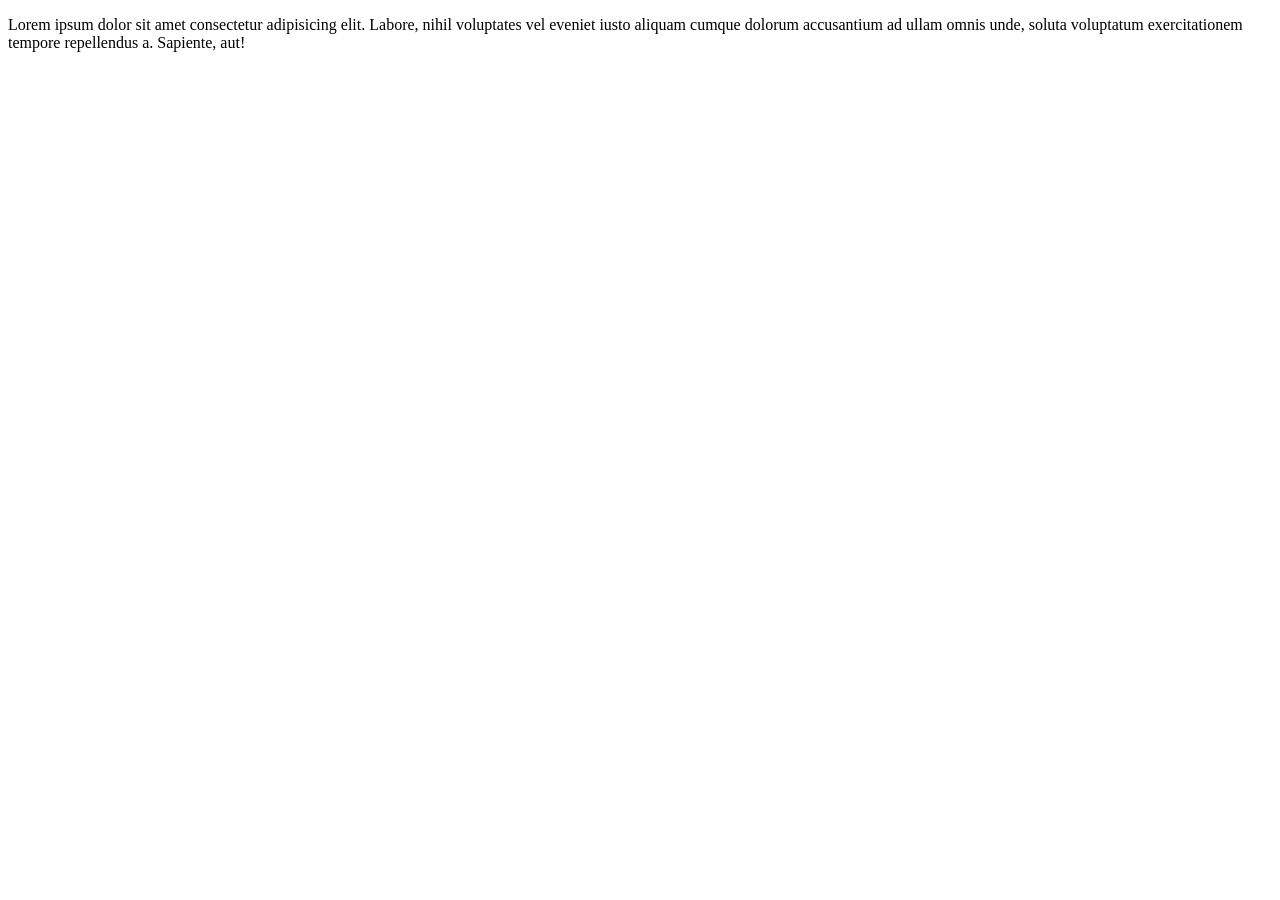
==== index.html @ b8f837b8 "update" ====
<!DOCTYPE html>
<html lang="en">
<head>
    <meta charset="UTF-8">
    <meta name="viewport" content="width=device-width, initial-scale=1.0">
    <title>Document</title>
</head>
<body>
    <p>Lorem ipsum dolor sit amet consectetur adipisicing elit. Labore, nihil voluptates vel eveniet iusto aliquam cumque dolorum accusantium ad ullam omnis unde, soluta voluptatum exercitationem tempore repellendus a. Sapiente, aut!</p>
</body>
</html>
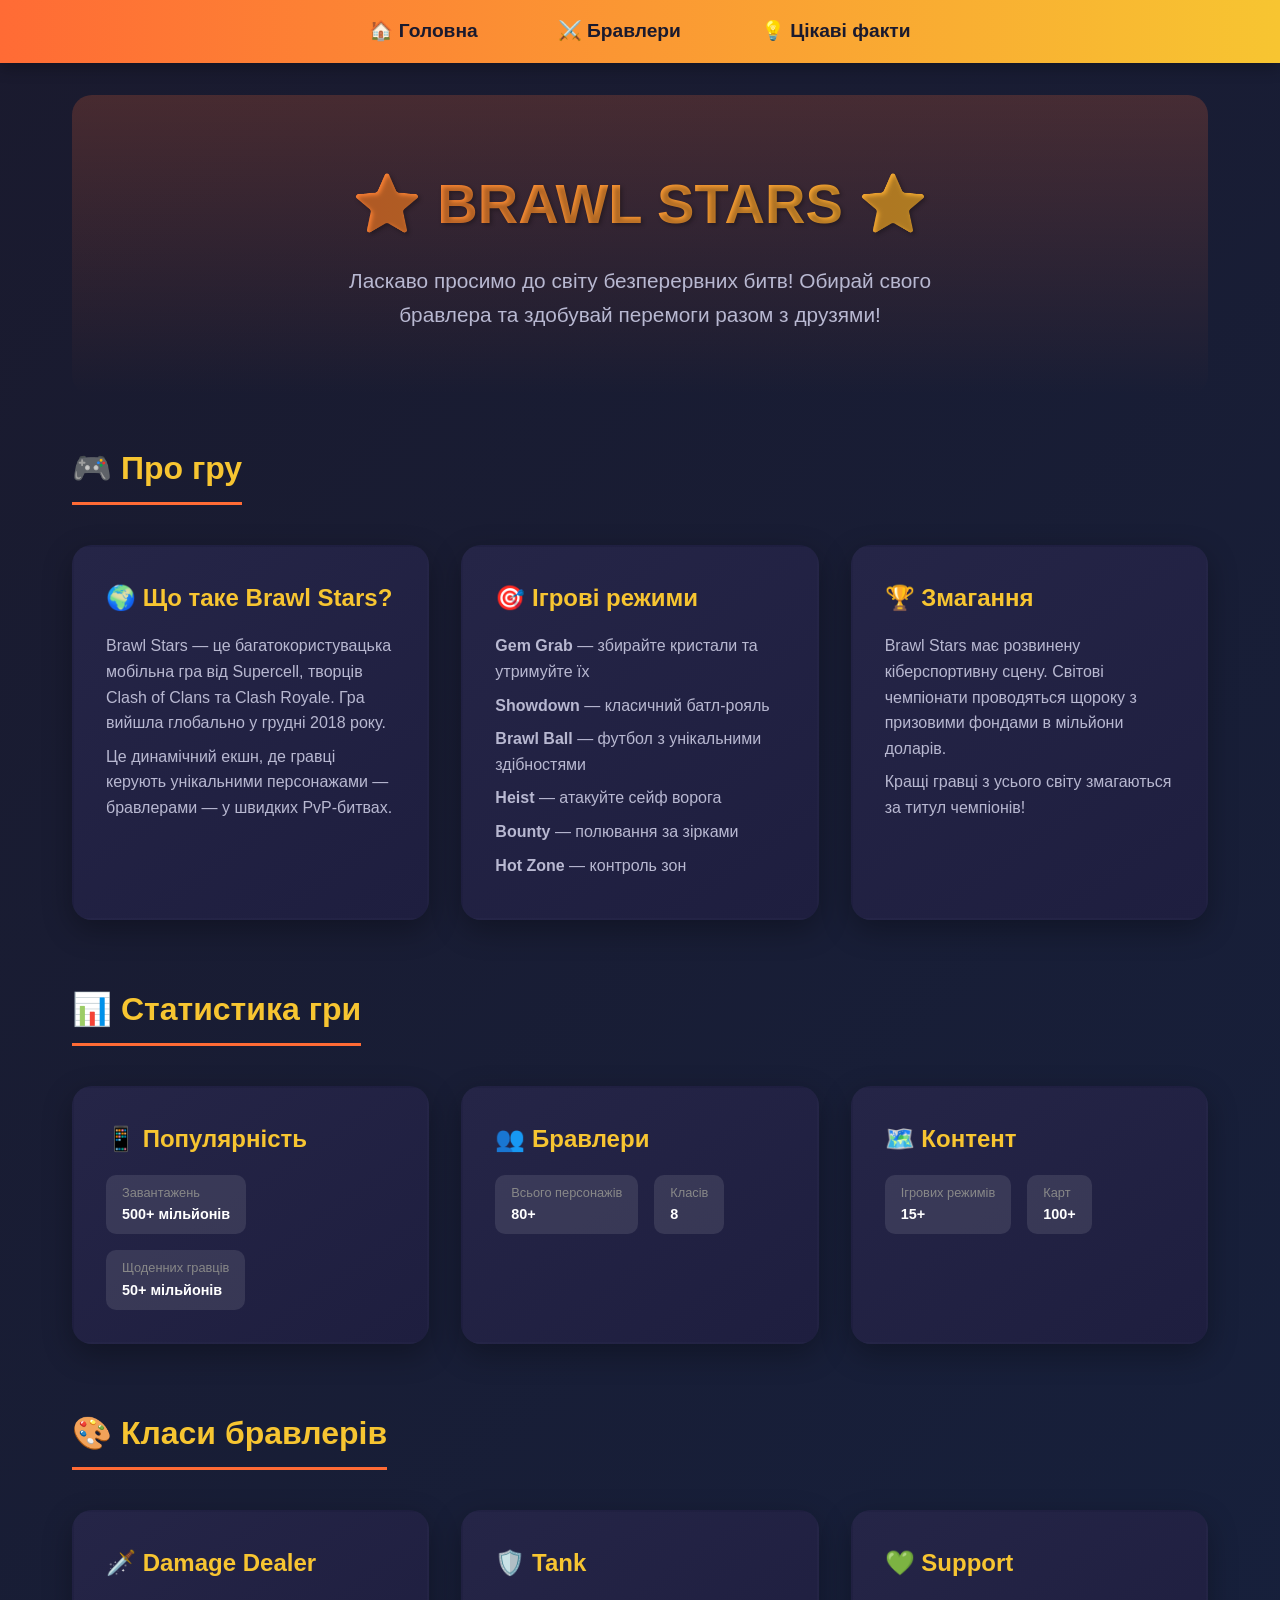
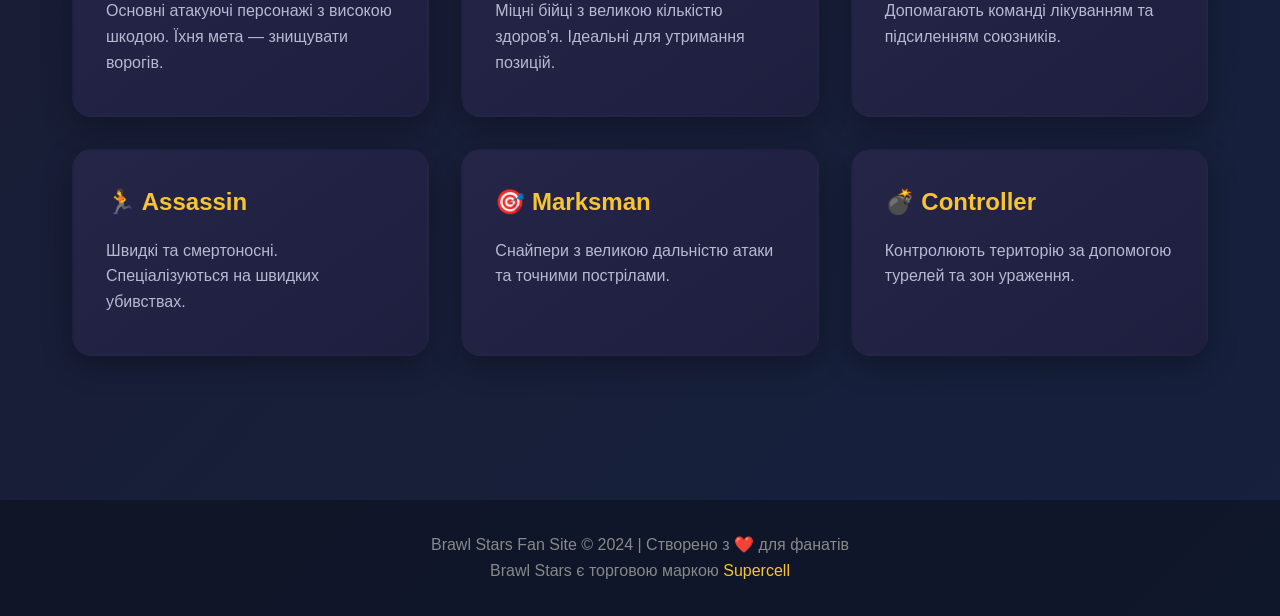
==== commit 7645049a: "Final-round" ====
--- a/index.html
+++ b/index.html
@@ -1,11 +1,125 @@
 <!DOCTYPE html>
-<html lang="en">
+<html lang="uk">
 <head>
     <meta charset="UTF-8">
     <meta name="viewport" content="width=device-width, initial-scale=1.0">
-    <title>Document</title>
+    <title>Brawl Stars — Головна</title>
+    <link rel="stylesheet" href="style.css">
 </head>
 <body>
-    <p>Lorem ipsum dolor sit amet consectetur adipisicing elit. Labore, nihil voluptates vel eveniet iusto aliquam cumque dolorum accusantium ad ullam omnis unde, soluta voluptatum exercitationem tempore repellendus a. Sapiente, aut!</p>
+    <nav>
+        <ul>
+            <li><a href="index.html">🏠 Головна</a></li>
+            <li><a href="brawlers.html">⚔️ Бравлери</a></li>
+            <li><a href="facts.html">💡 Цікаві факти</a></li>
+        </ul>
+    </nav>
+    <div class="container">
+        <section class="hero">
+            <h1>⭐ BRAWL STARS ⭐</h1>
+            <p>Ласкаво просимо до світу безперервних битв! Обирай свого бравлера та здобувай перемоги разом з друзями!</p>
+        </section>
+        <section>
+            <h2>🎮 Про гру</h2>
+            <div class="cards-grid">
+                <div class="card">
+                    <h3>🌍 Що таке Brawl Stars?</h3>
+                    <p>Brawl Stars — це багатокористувацька мобільна гра від Supercell, творців Clash of Clans та Clash Royale. Гра вийшла глобально у грудні 2018 року.</p>
+                    <p>Це динамічний екшн, де гравці керують унікальними персонажами — бравлерами — у швидких PvP-битвах.</p>
+                </div>
+                <div class="card">
+                    <h3>🎯 Ігрові режими</h3>
+                    <p><strong>Gem Grab</strong> — збирайте кристали та утримуйте їх</p>
+                    <p><strong>Showdown</strong> — класичний батл-рояль</p>
+                    <p><strong>Brawl Ball</strong> — футбол з унікальними здібностями</p>
+                    <p><strong>Heist</strong> — атакуйте сейф ворога</p>
+                    <p><strong>Bounty</strong> — полювання за зірками</p>
+                    <p><strong>Hot Zone</strong> — контроль зон</p>
+                </div>
+                <div class="card">
+                    <h3>🏆 Змагання</h3>
+                    <p>Brawl Stars має розвинену кіберспортивну сцену. Світові чемпіонати проводяться щороку з призовими фондами в мільйони доларів.</p>
+                    <p>Кращі гравці з усього світу змагаються за титул чемпіонів!</p>
+                </div>
+            </div>
+        </section>
+        <section>
+            <h2>📊 Статистика гри</h2>
+            <div class="cards-grid">
+                <div class="card">
+                    <h3>📱 Популярність</h3>
+                    <div class="stats">
+                        <div class="stat">
+                            <div class="stat-label">Завантажень</div>
+                            <strong>500+ мільйонів</strong>
+                        </div>
+                        <div class="stat">
+                            <div class="stat-label">Щоденних гравців</div>
+                            <strong>50+ мільйонів</strong>
+                        </div>
+                    </div>
+                </div>
+                <div class="card">
+                    <h3>👥 Бравлери</h3>
+                    <div class="stats">
+                        <div class="stat">
+                            <div class="stat-label">Всього персонажів</div>
+                            <strong>80+</strong>
+                        </div>
+                        <div class="stat">
+                            <div class="stat-label">Класів</div>
+                            <strong>8</strong>
+                        </div>
+                    </div>
+                </div>
+                <div class="card">
+                    <h3>🗺️ Контент</h3>
+                    <div class="stats">
+                        <div class="stat">
+                            <div class="stat-label">Ігрових режимів</div>
+                            <strong>15+</strong>
+                        </div>
+                        <div class="stat">
+                            <div class="stat-label">Карт</div>
+                            <strong>100+</strong>
+                        </div>
+                    </div>
+                </div>
+            </div>
+        </section>
+        <section>
+            <h2>🎨 Класи бравлерів</h2>
+            <div class="cards-grid">
+                <div class="card">
+                    <h3>🗡️ Damage Dealer</h3>
+                    <p>Основні атакуючі персонажі з високою шкодою. Їхня мета — знищувати ворогів.</p>
+                </div>
+                <div class="card">
+                    <h3>🛡️ Tank</h3>
+                    <p>Міцні бійці з великою кількістю здоров'я. Ідеальні для утримання позицій.</p>
+                </div>
+                <div class="card">
+                    <h3>💚 Support</h3>
+                    <p>Допомагають команді лікуванням та підсиленням союзників.</p>
+                </div>
+                <div class="card">
+                    <h3>🏃 Assassin</h3>
+                    <p>Швидкі та смертоносні. Спеціалізуються на швидких убивствах.</p>
+                </div>
+                <div class="card">
+                    <h3>🎯 Marksman</h3>
+                    <p>Снайпери з великою дальністю атаки та точними пострілами.</p>
+                </div>
+                <div class="card">
+                    <h3>💣 Controller</h3>
+                    <p>Контролюють територію за допомогою турелей та зон ураження.</p>
+                </div>
+            </div>
+        </section>
+    </div>
+    <footer>
+        <p>Brawl Stars Fan Site © 2024 | Створено з ❤️ для фанатів</p>
+        <p>Brawl Stars є торговою маркою <a href="[supercell.com](https://supercell.com)" target="_blank">Supercell</a></p>
+    </footer>
 </body>
 </html>
--- a/style.css
+++ b/style.css
@@ -0,0 +1,220 @@
+/* Загальні стилі */
+* {
+    margin: 0;
+    padding: 0;
+    box-sizing: border-box;
+}
+body {
+    font-family: 'Segoe UI', Tahoma, Geneva, Verdana, sans-serif;
+    background: linear-gradient(135deg, #1a1a2e 0%, #16213e 100%);
+    color: #ffffff;
+    min-height: 100vh;
+    line-height: 1.6;
+}
+/* Навігація */
+nav {
+    background: linear-gradient(90deg, #ff6b35, #f7c531);
+    padding: 1rem 2rem;
+    position: sticky;
+    top: 0;
+    z-index: 100;
+    box-shadow: 0 4px 15px rgba(0, 0, 0, 0.3);
+}
+nav ul {
+    list-style: none;
+    display: flex;
+    justify-content: center;
+    gap: 3rem;
+}
+nav a {
+    color: #1a1a2e;
+    text-decoration: none;
+    font-weight: bold;
+    font-size: 1.2rem;
+    padding: 0.5rem 1rem;
+    border-radius: 8px;
+    transition: all 0.3s ease;
+}
+nav a:hover {
+    background: rgba(255, 255, 255, 0.3);
+    transform: scale(1.1);
+}
+/* Головний контент */
+.container {
+    max-width: 1200px;
+    margin: 0 auto;
+    padding: 2rem;
+}
+/* Герой-секція */
+.hero {
+    text-align: center;
+    padding: 4rem 2rem;
+    background: linear-gradient(180deg, rgba(255, 107, 53, 0.2) 0%, transparent 100%);
+    border-radius: 20px;
+    margin-bottom: 3rem;
+}
+.hero h1 {
+    font-size: 3.5rem;
+    background: linear-gradient(90deg, #ff6b35, #f7c531);
+    -webkit-background-clip: text;
+    -webkit-text-fill-color: transparent;
+    background-clip: text;
+    margin-bottom: 1rem;
+    text-shadow: 2px 2px 4px rgba(0, 0, 0, 0.3);
+}
+.hero p {
+    font-size: 1.3rem;
+    color: #b8b8d1;
+    max-width: 600px;
+    margin: 0 auto;
+}
+/* Картки */
+.cards-grid {
+    display: grid;
+    grid-template-columns: repeat(auto-fit, minmax(300px, 1fr));
+    gap: 2rem;
+    padding: 1rem 0;
+}
+.card {
+    background: linear-gradient(145deg, #252547, #1e1e3f);
+    border-radius: 20px;
+    padding: 2rem;
+    border: 2px solid transparent;
+    transition: all 0.3s ease;
+    box-shadow: 0 10px 30px rgba(0, 0, 0, 0.3);
+}
+.card:hover {
+    transform: translateY(-10px);
+    border-color: #ff6b35;
+    box-shadow: 0 20px 40px rgba(255, 107, 53, 0.2);
+}
+.card h3 {
+    color: #f7c531;
+    font-size: 1.5rem;
+    margin-bottom: 1rem;
+    display: flex;
+    align-items: center;
+    gap: 0.5rem;
+}
+.card p {
+    color: #b8b8d1;
+    margin-bottom: 0.5rem;
+}
+/* Бейджі рідкості */
+.rarity {
+    display: inline-block;
+    padding: 0.3rem 0.8rem;
+    border-radius: 20px;
+    font-size: 0.85rem;
+    font-weight: bold;
+    margin-bottom: 1rem;
+}
+.rarity-common { background: #8bc34a; color: #1a1a2e; }
+.rarity-rare { background: #2196f3; color: #fff; }
+.rarity-super-rare { background: #9c27b0; color: #fff; }
+.rarity-epic { background: #673ab7; color: #fff; }
+.rarity-mythic { background: #e91e63; color: #fff; }
+.rarity-legendary { background: linear-gradient(90deg, #ffd700, #ff8c00); color: #1a1a2e; }
+.rarity-chromatic { background: linear-gradient(90deg, #ff6b35, #f7c531, #4caf50); color: #1a1a2e; }
+/* Статистика */
+.stats {
+    display: flex;
+    gap: 1rem;
+    margin-top: 1rem;
+    flex-wrap: wrap;
+}
+.stat {
+    background: rgba(255, 255, 255, 0.1);
+    padding: 0.5rem 1rem;
+    border-radius: 10px;
+    font-size: 0.9rem;
+}
+.stat-label {
+    color: #888;
+    font-size: 0.8rem;
+}
+/* Факти */
+.fact-card {
+    background: linear-gradient(145deg, #2d2d5a, #252547);
+    border-left: 4px solid #f7c531;
+}
+.fact-number {
+    font-size: 3rem;
+    font-weight: bold;
+    color: #ff6b35;
+    opacity: 0.3;
+    position: absolute;
+    top: 1rem;
+    right: 1.5rem;
+}
+.fact-card {
+    position: relative;
+    overflow: hidden;
+}
+/* Секції */
+section {
+    margin-bottom: 3rem;
+}
+section h2 {
+    font-size: 2rem;
+    color: #f7c531;
+    margin-bottom: 1.5rem;
+    padding-bottom: 0.5rem;
+    border-bottom: 3px solid #ff6b35;
+    display: inline-block;
+}
+/* Футер */
+footer {
+    text-align: center;
+    padding: 2rem;
+    background: rgba(0, 0, 0, 0.3);
+    margin-top: 3rem;
+    color: #888;
+}
+footer a {
+    color: #f7c531;
+    text-decoration: none;
+}
+/* Теги класів персонажів */
+.class-tag {
+    display: inline-block;
+    padding: 0.2rem 0.6rem;
+    background: rgba(255, 107, 53, 0.2);
+    border: 1px solid #ff6b35;
+    border-radius: 5px;
+    font-size: 0.8rem;
+    color: #ff6b35;
+    margin-right: 0.5rem;
+}
+/* Опис здібностей */
+.abilities {
+    margin-top: 1rem;
+    padding-top: 1rem;
+    border-top: 1px solid rgba(255, 255, 255, 0.1);
+}
+.abilities h4 {
+    color: #ff6b35;
+    font-size: 0.95rem;
+    margin-bottom: 0.3rem;
+}
+.abilities p {
+    font-size: 0.9rem;
+}
+/* Адаптивність */
+@media (max-width: 768px) {
+    .hero h1 {
+        font-size: 2.5rem;
+    }
+    
+    nav ul {
+        gap: 1rem;
+    }
+    
+    nav a {
+        font-size: 1rem;
+    }
+    
+    .cards-grid {
+        grid-template-columns: 1fr;
+    }
+}
